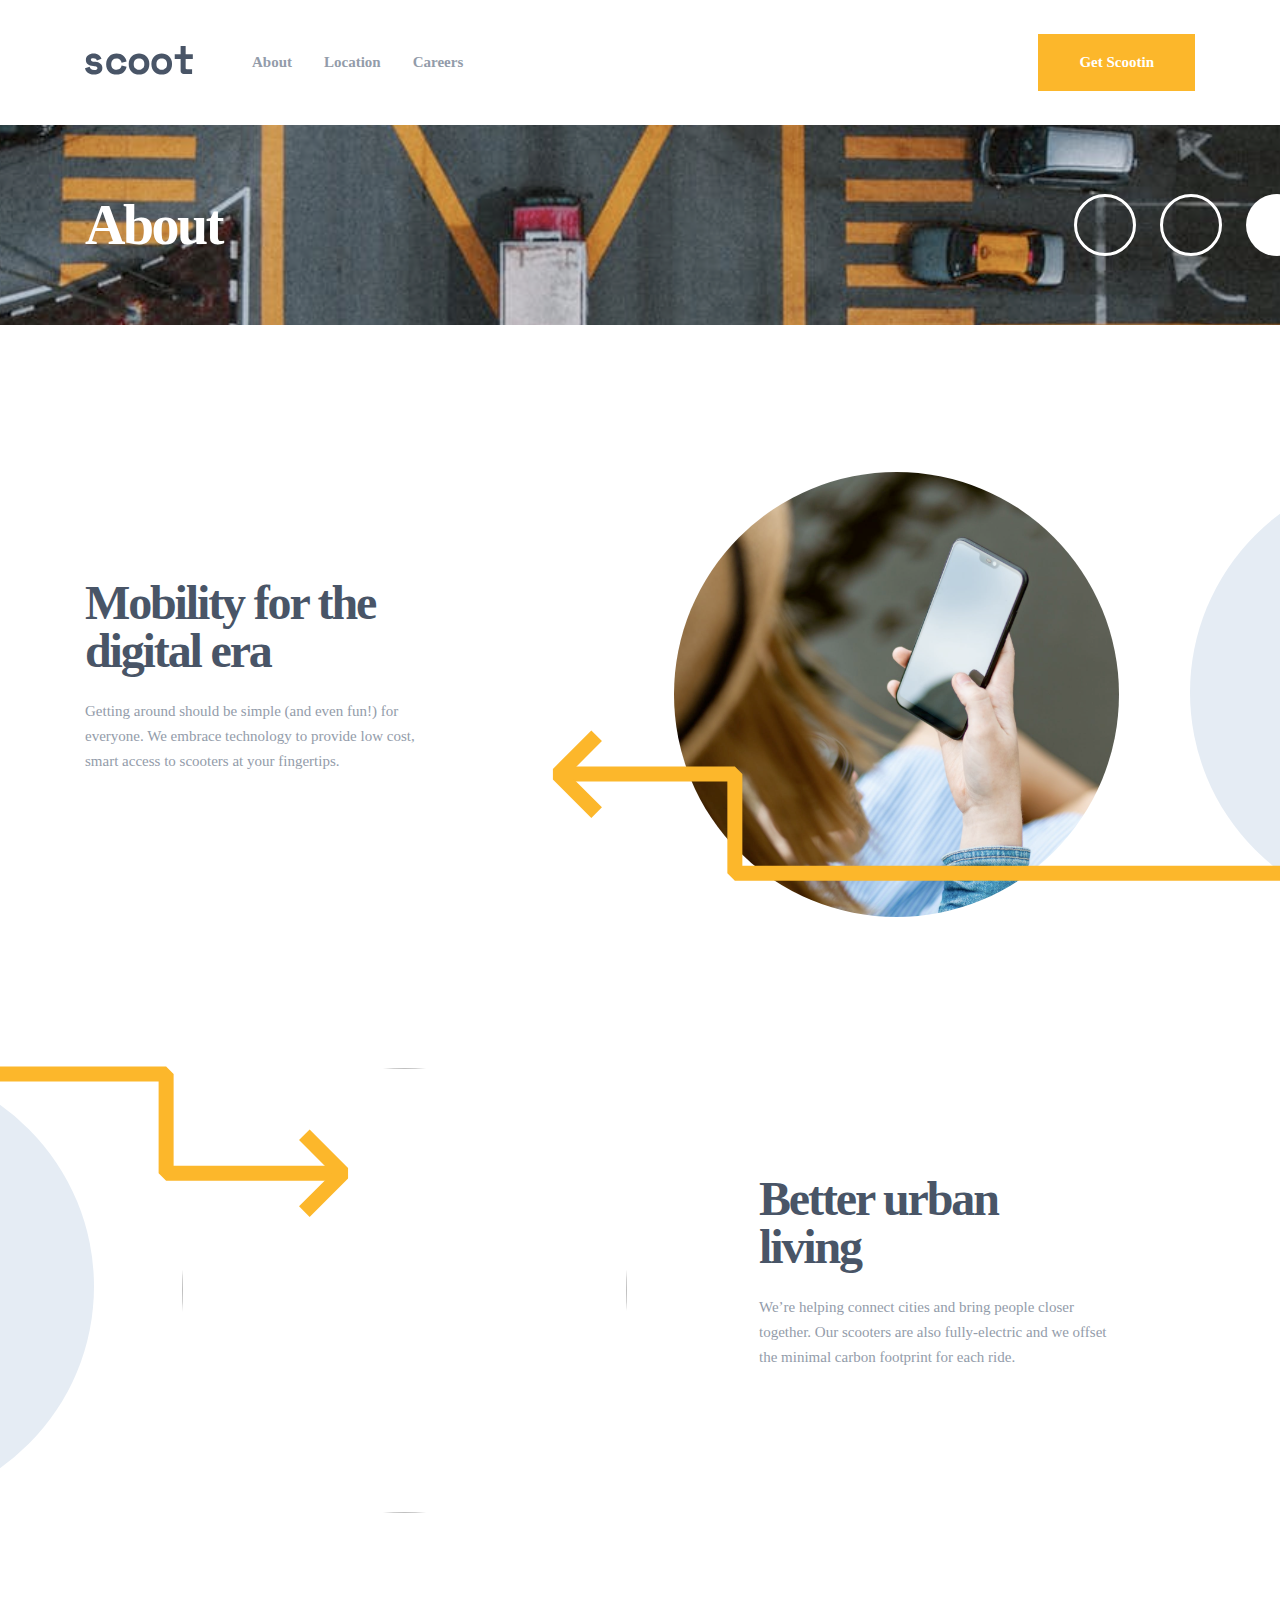
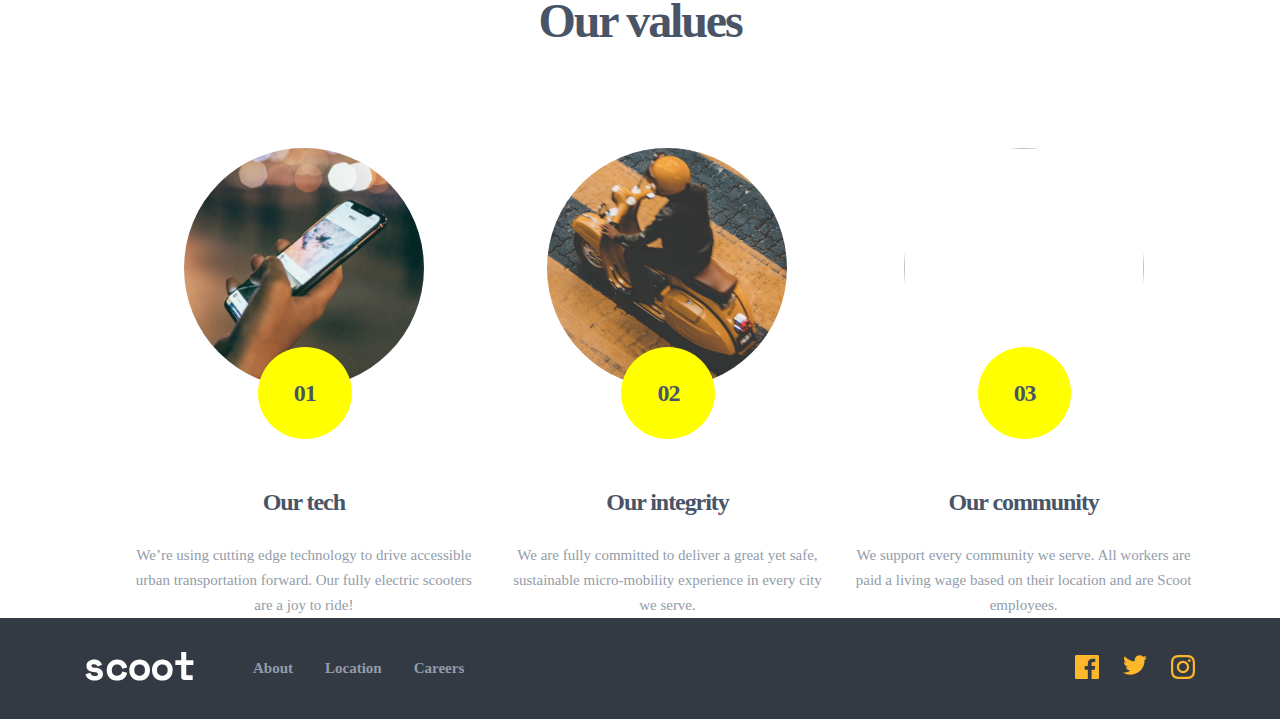
==== about.html @ c7e18604 "add about section" ====
<!DOCTYPE html>
<html lang="en">
<head>
  <meta charset="UTF-8">
  <meta http-equiv="X-UA-Compatible" content="IE=edge">
  <meta name="viewport" content="width=device-width, initial-scale=1.0">
  <title>about</title>
  <link rel="stylesheet" href="./css/about.css">
</head>
<body>
  <header>
    <div class="container">
      <div class="site-header">
        <div class="site-header__left">
          <a href="#">
            <img class="site-header-img" src="./img/site-header-logo.svg" alt="">
          </a>

          <ul class="nav__icon">
            <li class="nav__item"><a class="nav__link about" target="_blank" href="#">About</a></li>
            <li class="nav__item"><a class="nav__link" target="_blank" href="#">Location</a></li>
            <li class="nav__item"><a class="nav__link careers" target="_blank" href="#">Careers</a></li>
          </ul>
        </div>

        <a class="links" href="#">Get Scootin</a>
      </div>
    </div>

    <div class="about-section">
      <div class="container">
        <div class="about__item">
          <h1 class="about__heading">About</h1>
        </div>
      </div>
    </div>
  </header>

  <!-- BOX-1 -->

  <section class="box-1">
    <div class="container">
      <div class="box__first">
        <div class="easy">
          <h2 class="easy__heading">Mobility for the digital era</h2>
          <p class="easy__text">Getting around should be simple (and even fun!) for everyone. We embrace technology to provide low cost, smart access to scooters at your fingertips.</p>
        </div>

        <div class="easy__bottom">
          <a class="easy--bottom__link" href="#">
            <img class="easy--bottom__img" src="./img/phone.svg" alt="" width="445" height="445">
          </a>
        </div>
      </div>
    </div>
  </section>

  <section class="box-1">
    <div class="container">
      <div class="box__first">

        <div class="easy__bottom city">
          <a class="easy--bottom__link city__link" href="#">
            <img class="easy--bottom__img city__img" src="./img/yellow-bus.svg" alt="" width="445" height="445">
          </a>
        </div>

        <div class="easy">
          <h2 class="easy__heading">Better urban living</h2>
          <p class="easy__text">We’re helping connect cities and bring people closer together. Our scooters are also fully-electric and we offset the minimal carbon footprint for each ride.</p>
        </div>

      </div>
    </div>
  </section>

  <main class="main">
    <div class="container">
      <div class="our-values__icon">
        <h2 class="our-values__heading">Our values</h2>

        <ul class="our__section">
          <li class="tech">
            <img class="tech__img" src="./img/phone-2.svg" alt="" width="240" height="240">
            <span class="nomber">01</span>
            <h3 class="tech__heading">Our tech</h3>
            <p class="tech__text">We’re using cutting edge technology to drive accessible urban transportation forward. Our fully electric scooters are a joy to ride!</p>
          </li>

          <li class="tech">
            <img class="tech__img" src="./img/yellow-moto.svg" alt="" width="240" height="240">
            <span class="nomber">02</span>
            <h3 class="tech__heading">Our integrity</h3>
            <p class="tech__text">We are fully committed to deliver a great yet safe, sustainable micro-mobility experience in every city we serve.</p>
          </li>

          <li class="tech">
            <img class="tech__img" src="./img/peoples.svg" alt="" width="240" height="240">
            <span class="nomber">03</span>
            <h3 class="tech__heading">Our community</h3>
            <p class="tech__text">We support every community we serve. All workers are paid a living wage based on their location and are Scoot employees.</p>
          </li>
        </ul>
      </div>
    </div>
  </main>

  
  <footer class="footer">
    <div class="container">
      <div class="site-header">
        <div class="site-header__left">
          <a href="#">
            <img class="site-header-img" src="./img/site-footer-logo.svg" alt="">
          </a>

          <ul class="nav__icon">
            <li class="nav__item"><a class="nav__link about" target="_blank" href="#">About</a></li>
            <li class="nav__item"><a class="nav__link" target="_blank" href="#">Location</a></li>
            <li class="nav__item"><a class="nav__link careers" target="_blank" href="#">Careers</a></li>
          </ul>
        </div>

        <ul class="footer__icon">
          <li class="footer__item facebook">
            <a class="footer__link" target="_blank" href="#">
              <svg class="footer__img" width="24" height="24" viewBox="0 0 24 24" fill="none"
                xmlns="http://www.w3.org/2000/svg">
                <path
                  d="M22.675 0H1.325C0.593 0 0 0.593 0 1.325V22.676C0 23.407 0.593 24 1.325 24H12.82V14.706H9.692V11.084H12.82V8.413C12.82 5.313 14.713 3.625 17.479 3.625C18.804 3.625 19.942 3.724 20.274 3.768V7.008L18.356 7.009C16.852 7.009 16.561 7.724 16.561 8.772V11.085H20.148L19.681 14.707H16.561V24H22.677C23.407 24 24 23.407 24 22.675V1.325C24 0.593 23.407 0 22.675 0Z" />
              </svg>
            </a>
          </li>

          <li class="footer__item twitter">
            <a class="footer__link" target="_blank" href="#">
              <svg class="footer__img" width="24" height="20" viewBox="0 0 24 20" fill="none"
                xmlns="http://www.w3.org/2000/svg">
                <path
                  d="M24 2.557C23.117 2.949 22.168 3.213 21.172 3.332C22.189 2.723 22.97 1.758 23.337 0.608001C22.386 1.172 21.332 1.582 20.21 1.803C19.313 0.846001 18.032 0.248001 16.616 0.248001C13.437 0.248001 11.101 3.214 11.819 6.293C7.728 6.088 4.1 4.128 1.671 1.149C0.381 3.362 1.002 6.257 3.194 7.723C2.388 7.697 1.628 7.476 0.965 7.107C0.911 9.388 2.546 11.522 4.914 11.997C4.221 12.185 3.462 12.229 2.69 12.081C3.316 14.037 5.134 15.46 7.29 15.5C5.22 17.123 2.612 17.848 0 17.54C2.179 18.937 4.768 19.752 7.548 19.752C16.69 19.752 21.855 12.031 21.543 5.106C22.505 4.411 23.34 3.544 24 2.557Z" />
              </svg>
            </a>
          </li>

          <li class="footer__item instagram">
            <a class="footer__link" target="_blank" href="#">
              <svg class="footer__img" width="24" height="24" viewBox="0 0 24 24" fill="none"
                xmlns="http://www.w3.org/2000/svg">
                <path fill-rule="evenodd" clip-rule="evenodd"
                  d="M12 0C8.741 0 8.333 0.014 7.053 0.072C2.695 0.272 0.273 2.69 0.073 7.052C0.014 8.333 0 8.741 0 12C0 15.259 0.014 15.668 0.072 16.948C0.272 21.306 2.69 23.728 7.052 23.928C8.333 23.986 8.741 24 12 24C15.259 24 15.668 23.986 16.948 23.928C21.302 23.728 23.73 21.31 23.927 16.948C23.986 15.668 24 15.259 24 12C24 8.741 23.986 8.333 23.928 7.053C23.732 2.699 21.311 0.273 16.949 0.073C15.668 0.014 15.259 0 12 0ZM12 2.163C15.204 2.163 15.584 2.175 16.85 2.233C20.102 2.381 21.621 3.924 21.769 7.152C21.827 8.417 21.838 8.797 21.838 12.001C21.838 15.206 21.826 15.585 21.769 16.85C21.62 20.075 20.105 21.621 16.85 21.769C15.584 21.827 15.206 21.839 12 21.839C8.796 21.839 8.416 21.827 7.151 21.769C3.891 21.62 2.38 20.07 2.232 16.849C2.174 15.584 2.162 15.205 2.162 12C2.162 8.796 2.175 8.417 2.232 7.151C2.381 3.924 3.896 2.38 7.151 2.232C8.417 2.175 8.796 2.163 12 2.163ZM5.838 12C5.838 8.597 8.597 5.838 12 5.838C15.403 5.838 18.162 8.597 18.162 12C18.162 15.404 15.403 18.163 12 18.163C8.597 18.163 5.838 15.403 5.838 12ZM12 16C9.791 16 8 14.21 8 12C8 9.791 9.791 8 12 8C14.209 8 16 9.791 16 12C16 14.21 14.209 16 12 16ZM16.965 5.595C16.965 4.8 17.61 4.155 18.406 4.155C19.201 4.155 19.845 4.8 19.845 5.595C19.845 6.39 19.201 7.035 18.406 7.035C17.61 7.035 16.965 6.39 16.965 5.595Z" />
              </svg>
            </a>
          </li>
        </ul>
      </div>
    </div>
  </footer>
</body> 
</html>
---- css/about.css ----
html {
  box-sizing: border-box;
}

*,
*::before,
*::after {
  box-sizing: inherit;
  margin: 0;
}

body {
  margin: 0;
  padding: 0;
  background-color: #fff;
}

.container {
  max-width: 1150px;
  padding-left: 20px;
  padding-right: 20px;
  margin-left: auto;
  margin-right: auto;
}

/* HEADER */

.site-header {
  display: flex;
  align-items: center;
  justify-content: space-between;
  padding: 34px 0;
}

.site-header__left {
  display: flex;
  align-items: center;
}

.nav__icon {
  padding: 0;
  display: flex;
  align-items: center;
  list-style: none;
}

.about {
  margin-left: 59px;
}

.nav__link {
  font-weight: bold;
  font-size: 15px;
  line-height: 25px;
  color: #939CAA;
  text-decoration: none;
  margin-right: 32px;
  transition: color 0.5s ease;
}

.careers {
  margin-right: 0;
}

.nav__link:hover {
  color: #FCB72B;
}

.links {
  text-decoration: none;
  font-weight: bold;
  font-size: 15px;
  line-height: 25px;
  border: 2px solid #FCB72B;
  padding: 14px 39px;
  text-align: center;
  background-color: #FCB72B;
  color: #FFFFFF;
  white-space: nowrap;
  transition: all 0.5s ease;
}

.links:hover {
  background-color: #fff;
  color: #FCB72B;
  border: 2px solid #FCB72B;
}

/* ABOUT */

.about-section{
  overflow: hidden;
  margin: 0;
  width: 100%;
  background-image: url("../img/about-img.svg");
  background-repeat: no-repeat;
  padding: 72px 0;
  position: relative;
}

.about__heading{
  font-weight: bold;
  font-size: 56px;
  line-height: 56px;
  letter-spacing: -2.5px;
  color: #FFFFFF
}

.about-section::after{
  content: '';
  position: absolute;
  width: 234px;
  height: 62px;
  background-image: url("../img/about-after-bg.svg");
  background-repeat: no-repeat;
  left: calc(50% + 434px);
  top: 69px;
}

/* BOX-1  */

.box-1{
  overflow: hidden;
}

.box__first {
  display: flex;
  align-items: center;
}

.easy__heading {
  font-weight: bold;
  font-size: 48px;
  line-height: 48px;
  letter-spacing: -2.14286px;
  width: 318px;
  color: #495567;
  margin-top: 147px;
}

.easy__text {
  font-weight: normal;
  font-size: 15px;
  line-height: 25px;
  width: 360px;
  color: #939CAA;
  margin-top: 24px;
  margin-bottom: 40px;
}


.easy--bottom__img {
  margin-top: 147px;
  border-radius: 50%;
  margin-left: 47px;
}

.easy__bottom {
  position: relative;
  margin-left: 182px;
}

.easy__bottom::before {
  content: '';
  position: absolute;
  width: 445px;
  height: 445px;
  background-image: url("../img/bg-grey.svg");
  background-repeat: no-repeat;
  left: calc(50% + 317px);
  top: 145px;
}

.easy__bottom::after {
  content: '';
  position: absolute;
  width: 742px;
  height: 445px;
  background-image: url('../img/box-1-img.svg');
  background-repeat: no-repeat;
  left: calc(50% - 321px);
  top: 405px;
}

.city {
  left: calc(50% - 687px);
}

.city::before {
  content: '';
  position: absolute;
  width: 445px;
  height: 445px;
  background-image: url("../img/bg-grey.svg");
  background-repeat: no-repeat;
  left: calc(50% - 732px);
  top: 143px;
}

.city::after {
  content: '';
  position: absolute;
  width: 742px;
  height: 445px;
  background-image: url('../img/bg-right.svg');
  background-repeat: no-repeat;
  left: calc(50% - 773px);
  top: 145px;
}

/* MAIN */

.our-values__icon{
  margin-top: 80px;
}

.our-values__heading{
  margin: 0;
  padding: 0;
  font-weight: bold;
  font-size: 48px;
  line-height: 48px;
  text-align: center;
  letter-spacing: -2.14286px;
  color: #495567;
}

.our__section{
  display: flex;
  margin-left: -30px;
}

.tech{
  list-style: none;
  align-items: center;
  margin-top: 103px;
  margin-left: 30px;
}

.tech__img{
  border-radius: 50%;
  display: flex;
  margin-left: auto;
  margin-right: auto;
}

.nomber{
  border: 2px solid black;
  padding: 33px 36px;
  width: 21px;
  height: 20px;
  font-weight: bold;
  font-size: 24px;
  line-height: 28px;
  text-align: center;
  letter-spacing: -1.07143px;
  color: #495567;
  border-radius: 50%;
  position: relative;
  left: calc(50% - 46px);
  top: -9px;
  background-color: yellow;
  border: none;
}

.tech__heading{
  margin: 0;
  padding: 0;
  margin-top: 72px;
  margin-bottom: 27px;
  font-weight: bold;
  font-size: 24px;
  line-height: 28px;
  text-align: center;
  letter-spacing: -1.07143px;  
  color: #495567;
}

.tech__text{
  font-weight: normal;
  font-size: 15px;
  line-height: 25px;
  text-align: center;
  align-items: center;
  color: #939CAA;
}

/* FOOTER */

.footer {
  background-color: #333A44;
}

.footer__icon {
  display: flex;
  margin: 0;
  padding: 0;
}

.facebook {
  margin-left: 0;
}

.footer__item {
  list-style: none;
  margin-left: 24px;
}

.footer__img {
  fill: #FCB72B;
  transition: color 0.5s ease;
}

.footer__img:hover {
  fill: #fff;
}
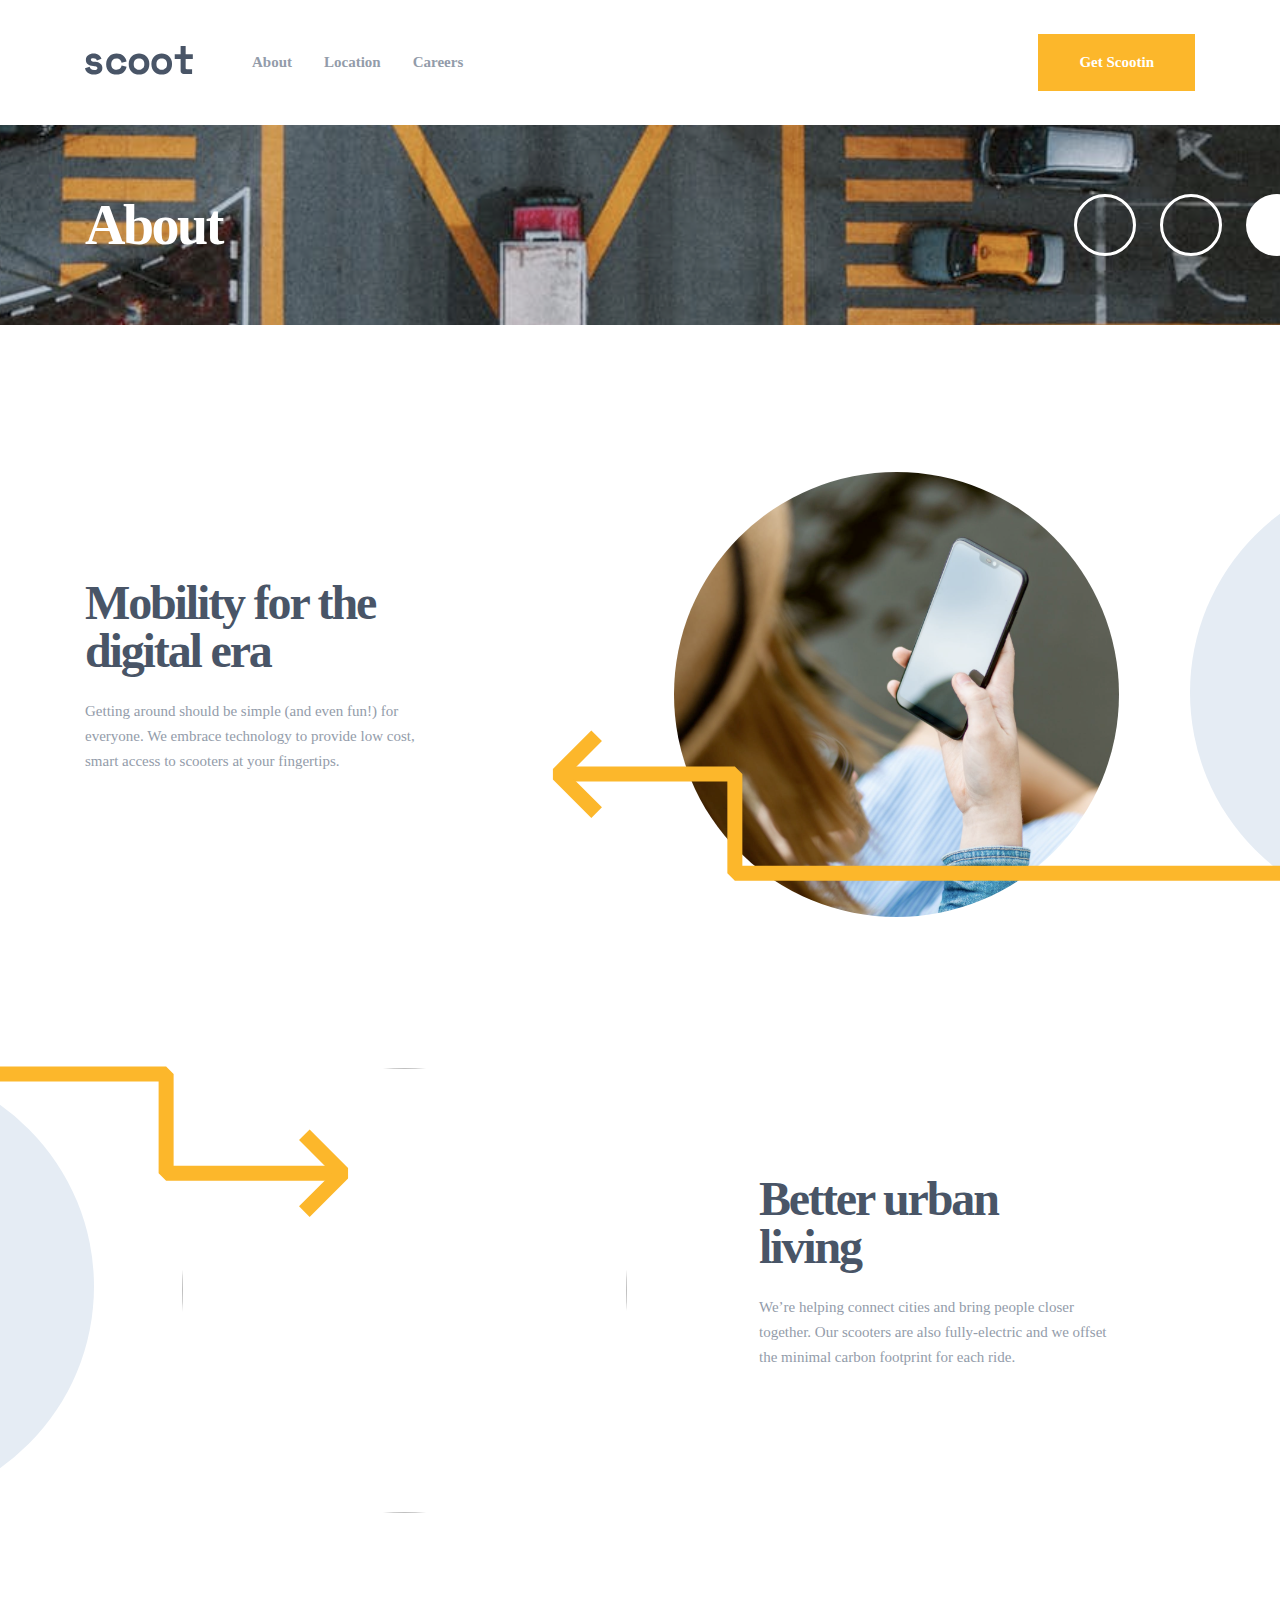
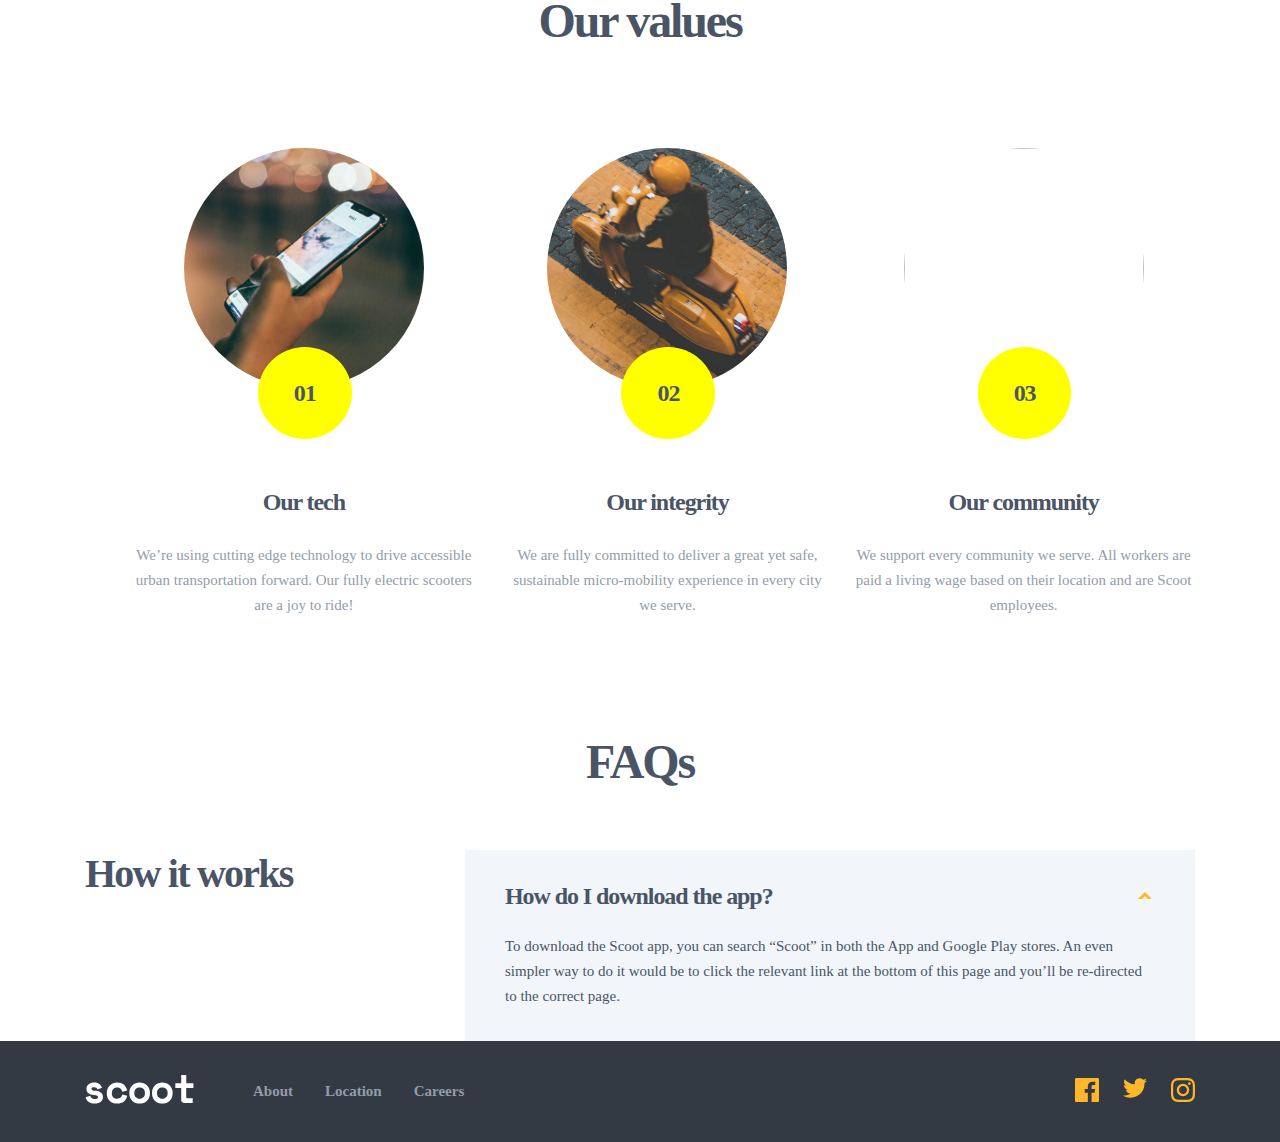
==== commit db2c7496: "about qismida faq bolimi qoshildi" ====
--- a/about.html
+++ b/about.html
@@ -12,12 +12,12 @@
     <div class="container">
       <div class="site-header">
         <div class="site-header__left">
-          <a href="#">
+          <a href="./index.html">
             <img class="site-header-img" src="./img/site-header-logo.svg" alt="">
           </a>
 
           <ul class="nav__icon">
-            <li class="nav__item"><a class="nav__link about" target="_blank" href="#">About</a></li>
+            <li class="nav__item"><a class="nav__link about" target="_blank" href="./about.html">About</a></li>
             <li class="nav__item"><a class="nav__link" target="_blank" href="#">Location</a></li>
             <li class="nav__item"><a class="nav__link careers" target="_blank" href="#">Careers</a></li>
           </ul>
@@ -103,6 +103,26 @@
         </ul>
       </div>
     </div>
+
+    <div class="faq__contant">
+      <div class="container">
+        <div class="faq">
+          <h2 class="faq__heading">FAQs</h2>
+
+          <div class="how-work__contant">
+            <div class="how-work">
+              <h3 class="how-work__heading">How it works</h3>
+            </div>
+
+            <div class="download">
+              <h3 class="download__heading">How do I download the app?</h3>
+              
+              <p class="download__text">To download the Scoot app, you can search “Scoot” in both the App and Google Play stores. An even simpler way to do it would be to click the relevant link at the bottom of this page and you’ll be re-directed to the correct page.</p>
+            </div>
+          </div>
+        </div>
+      </div>
+    </div>
   </main>
 
   
--- a/css/about.css
+++ b/css/about.css
@@ -284,6 +284,70 @@
   align-items: center;
   color: #939CAA;
 }
+/* --------------------------------------- */
+
+/* FAQ */
+
+.faq__heading{
+  margin-top: 120px;
+  font-weight: bold;
+  font-size: 48px;
+  line-height: 48px;
+  text-align: center;
+  letter-spacing: -2.14286px;
+  color: #495567;
+}
+
+.how-work__contant{
+  margin-top: 64px; 
+  display: flex;
+  justify-content: space-between;
+}
+
+.how-work__heading{
+  font-weight: bold;
+  font-size: 40px;
+  line-height: 48px;
+  letter-spacing: -1.78571px;
+  color: #495567;
+}
+
+.download{
+  width: 730px;
+  padding: 32px 40px;
+  background-color: #F2F5F9;
+  position: relative;
+}
+
+.download__heading{
+  font-weight: bold;
+  font-size: 24px;
+  line-height: 28px;
+  letter-spacing: -1.07143px;
+  color: #495567;
+}
+
+.download__heading::before{
+  content: '';
+  position: absolute;
+  width: 16px;
+  height: 8px;
+  background-repeat: no-repeat;
+  background-image: url('../img/top.svg');
+  left: calc(50% + 305px);
+  top: 41px;
+}
+
+.download__text{
+  font-weight: normal;
+  font-size: 15px;
+  line-height: 25px;
+  margin-top: 24px;
+  width: 650px;
+  color: #495567;
+}
+/* ---------------------------------------- */
+
 
 /* FOOTER */
 
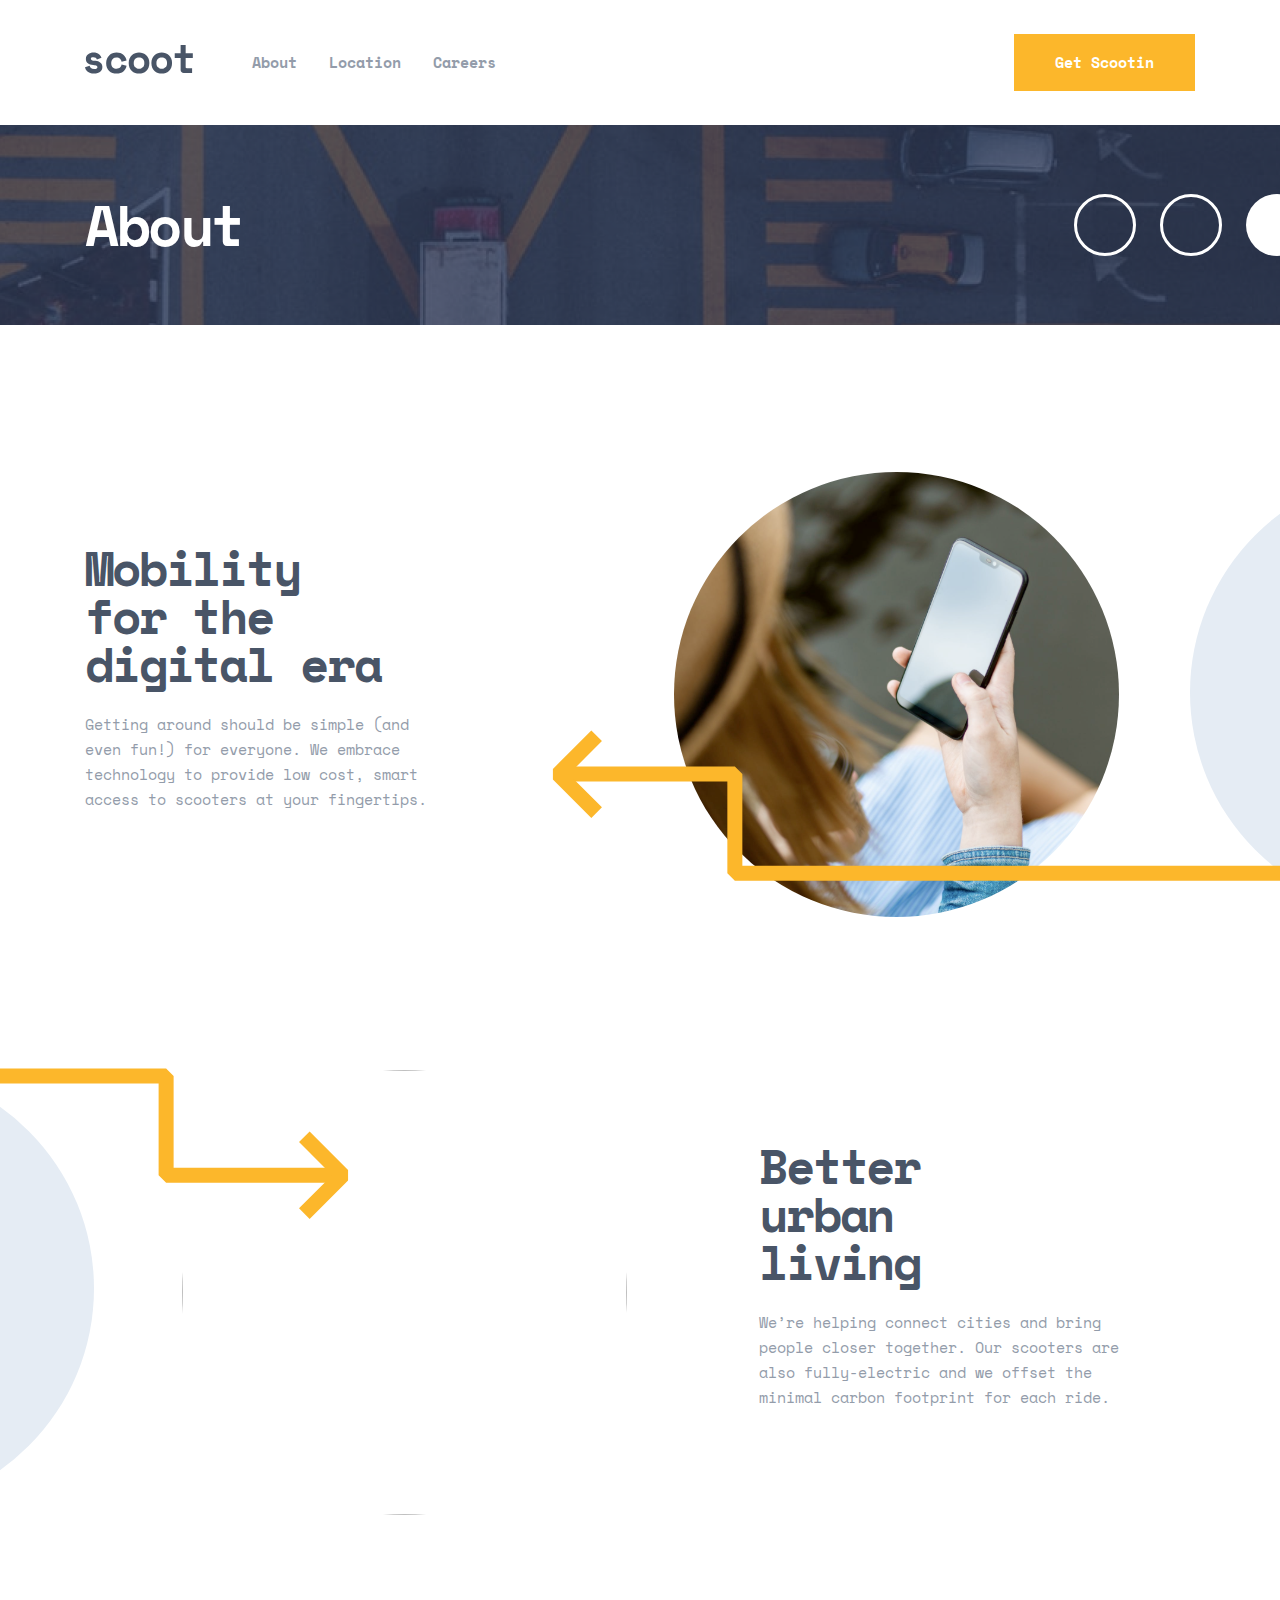
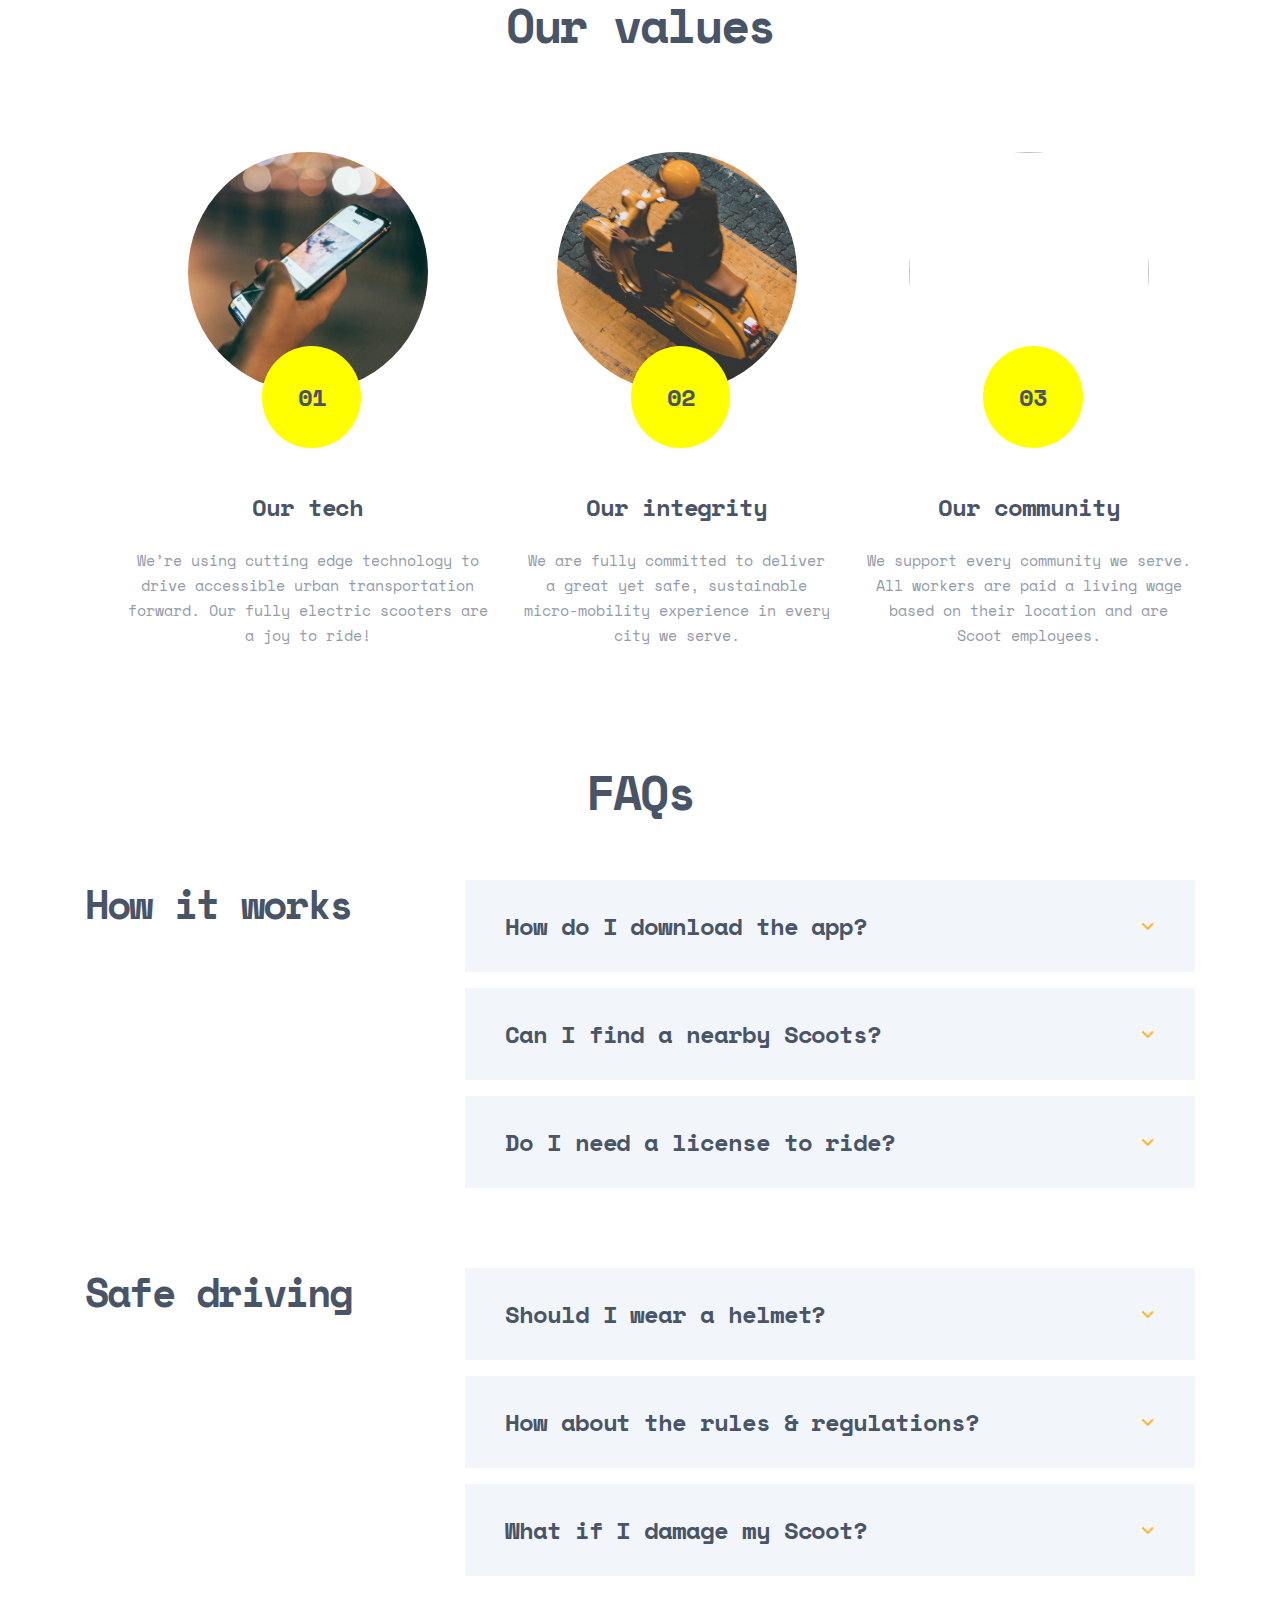
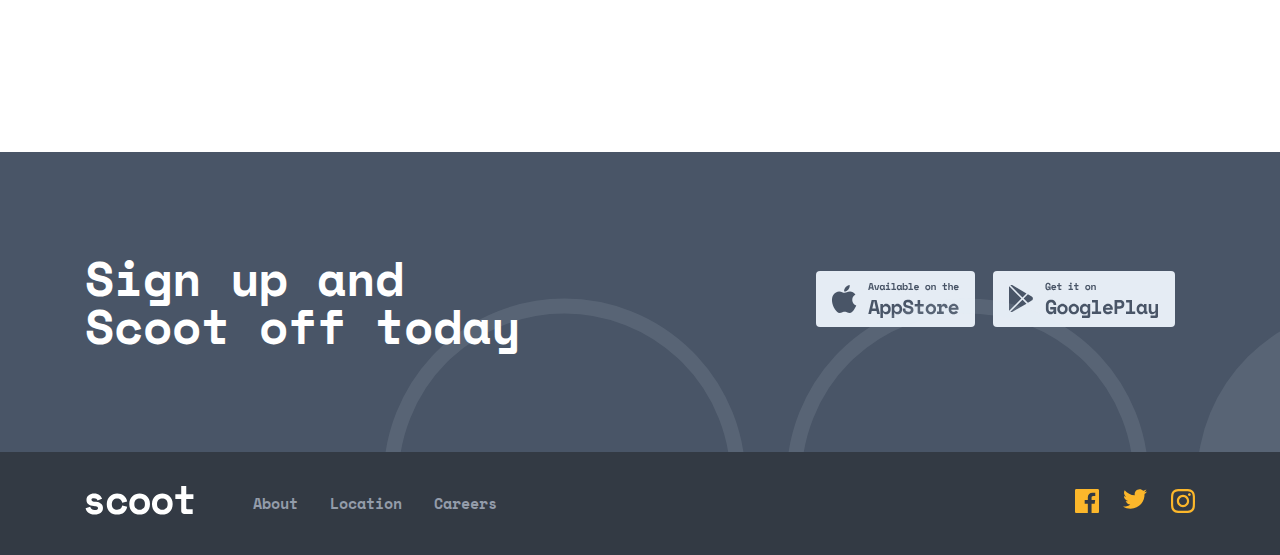
==== commit 770b3ef7: "add coreers" ====
--- a/about.html
+++ b/about.html
@@ -6,6 +6,8 @@
   <meta name="viewport" content="width=device-width, initial-scale=1.0">
   <title>about</title>
   <link rel="stylesheet" href="./css/about.css">
+  <link rel="preconnect" href="https://fonts.gstatic.com">
+  <link href="https://fonts.googleapis.com/css2?family=Lexend+Deca&family=Space+Mono:wght@400;700&display=swap" rel="stylesheet">
 </head>
 <body>
   <header>
@@ -19,7 +21,7 @@
           <ul class="nav__icon">
             <li class="nav__item"><a class="nav__link about" target="_blank" href="./about.html">About</a></li>
             <li class="nav__item"><a class="nav__link" target="_blank" href="#">Location</a></li>
-            <li class="nav__item"><a class="nav__link careers" target="_blank" href="#">Careers</a></li>
+            <li class="nav__item"><a class="nav__link careers" target="_blank" href="./careers.html">Careers</a></li>
           </ul>
         </div>
 
@@ -104,22 +106,113 @@
       </div>
     </div>
 
-    <div class="faq__contant">
+
+    <section class="faqs">
       <div class="container">
-        <div class="faq">
-          <h2 class="faq__heading">FAQs</h2>
-
-          <div class="how-work__contant">
-            <div class="how-work">
-              <h3 class="how-work__heading">How it works</h3>
-            </div>
-
-            <div class="download">
-              <h3 class="download__heading">How do I download the app?</h3>
-              
-              <p class="download__text">To download the Scoot app, you can search “Scoot” in both the App and Google Play stores. An even simpler way to do it would be to click the relevant link at the bottom of this page and you’ll be re-directed to the correct page.</p>
-            </div>
-          </div>
+        <div class="faqs-heading__box">
+          <h2 class="faqs-haeading">FAQs</h2>
+        </div>
+
+        <div class="how-it-works">
+
+          <div class="howit-title__box">
+            <h3 class="how-it__title">How it works</h3>
+          </div>
+
+          <div class="wrapper">
+            <div class="first-wrapper">
+              <div class="download__contant">
+                <h4 class="first-wrapper__title">How do I download the app?</h4>
+
+                <button class="btn" type="button"></button>
+              </div>
+
+              <p class="first-wrapper__text">To download the Scoot app, you can search “Scoot” in both the App and Google Play stores. An even simpler way to do it would be to click the relevant link at the bottom of this page and you’ll be re-directed to the correct page.</p>
+            </div>
+
+            <div class="first-wrapper">
+              <div class="download__contant">
+                <h4 class="first-wrapper__title">Can I find a nearby Scoots?</h4>
+
+                <button class="btn" type="button"></button>
+              </div>
+
+              <p class="first-wrapper__text">To download the Scoot app, you can search “Scoot” in both the App and Google Play stores. An even simpler way to do it would be to click the relevant link at the bottom of this page and you’ll be re-directed to the correct page.</p>
+            </div>
+
+            <div class="first-wrapper">
+              <div class="download__contant">
+                <h4 class="first-wrapper__title">Do I need a license to ride?</h4>
+
+                <button class="btn" type="button"></button>
+              </div>
+
+              <p class="first-wrapper__text">To download the Scoot app, you can search “Scoot” in both the App and Google Play stores. An even simpler way to do it would be to click the relevant link at the bottom of this page and you’ll be re-directed to the correct page.</p>
+            </div>
+          </div>
+        </div>
+
+        <div class="how-it-works">
+
+          <div class="howit-title__box">
+            <h3 class="how-it__title">Safe driving</h3>
+          </div>
+
+          <div class="wrapper">
+            <div class="first-wrapper">
+              <div class="download__contant">
+                <h4 class="first-wrapper__title">Should I wear a helmet?</h4>
+
+                <button class="btn" type="button"></button>
+              </div>
+
+              <p class="first-wrapper__text">Yes, please do! All cities have different laws. But we strongly strongly strongly recommend always wearing a helmet regardless of the local laws. We like you and we want you to be as safe as possible while Scooting.</p>
+            </div>
+
+            <div class="first-wrapper">
+              <div class="download__contant">
+                <h4 class="first-wrapper__title">How about the rules & regulations?</h4>
+
+                <button class="btn" type="button"></button>
+              </div>
+
+              <p class="first-wrapper__text">Yes, please do! All cities have different laws. But we strongly strongly strongly recommend always wearing a helmet regardless of the local laws. We like you and we want you to be as safe as possible while Scooting.</p>
+            </div>
+
+            <div class="first-wrapper">
+              <div class="download__contant">
+                <h4 class="first-wrapper__title">What if I damage my Scoot?</h4>
+
+                <button class="btn" type="button"></button>
+              </div>
+
+              <p class="first-wrapper__text">Yes, please do! All cities have different laws. But we strongly strongly strongly recommend always wearing a helmet regardless of the local laws. We like you and we want you to be as safe as possible while Scooting.</p>
+            </div>
+          </div>
+        </div>
+
+      </div>
+    </section>
+
+    <div class="sing__in">
+      <div class="container">
+        <div class="sing__item">
+          <h2 class="sing__heading">Sign up and Scoot off today</h2>
+
+          <ul class="app-story__icon">
+            <li class="app-story__item">
+              <a class="app-story__link" href="#">
+                <img class="app-story__img" src="./img/last-section-appstore-img.svg" alt="" width="159" height="56">
+              </a>
+            </li>
+
+            <li class="app-story__item2">
+              <a class="app-story__link" href="#">
+                <img class="app-story__img2" src="./img/last-section-goggle-play-img.svg" alt="" width="182"
+                  height="56">
+              </a>
+            </li>
+          </ul>
         </div>
       </div>
     </div>
@@ -175,5 +268,7 @@
       </div>
     </div>
   </footer>
+
+  <script src="js/main.js"></script>
 </body> 
 </html>--- a/css/about.css
+++ b/css/about.css
@@ -13,6 +13,8 @@
   margin: 0;
   padding: 0;
   background-color: #fff;
+  font-family: 'Lexend Deca', sans-serif;
+  font-family: 'Space Mono', monospace;
 }
 
 .container {
@@ -90,10 +92,9 @@
 
 .about-section{
   overflow: hidden;
-  margin: 0;
-  width: 100%;
-  background-image: url("../img/about-img.svg");
-  background-repeat: no-repeat;
+  background-image: url("../img/about-img.png");
+  background-repeat: no-repeat;
+  background-position: center;
   padding: 72px 0;
   position: relative;
 }
@@ -288,65 +289,172 @@
 
 /* FAQ */
 
-.faq__heading{
+.faqs{
+  padding-bottom: 160px;
   margin-top: 120px;
+  overflow: hidden;
+}
+
+.faqs-heading__box{
+  width: 540px;
+  margin-left: auto;
+  margin-right: auto;
+}
+
+.faqs-haeading{
+  font-family: "Space Mono", monospace;
+  font-style: normal;
   font-weight: bold;
   font-size: 48px;
   line-height: 48px;
   text-align: center;
   letter-spacing: -2.14286px;
   color: #495567;
-}
-
-.how-work__contant{
-  margin-top: 64px; 
+  margin: 0;
+  padding: 0;
+}
+
+.how-it-works{
   display: flex;
   justify-content: space-between;
-}
-
-.how-work__heading{
+  margin-top: 64px;
+}
+
+.howit-title__box{
+  width: 350px;
+}
+
+.how-it__title{
+  font-family: "Space Mono", monospace;
+  font-style: normal;
   font-weight: bold;
   font-size: 40px;
   line-height: 48px;
   letter-spacing: -1.78571px;
   color: #495567;
-}
-
-.download{
+  margin: 0;
+  padding: 0;
+}
+
+.download__contant{
+  display: flex;
+  justify-content: space-between;
+
+}
+
+.first-wrapper__text{
+  font-weight: normal;
+  font-size: 15px;
+  line-height: 25px;
+  color: #495567;
+  display: none;
+  margin-top: 24px;
+}
+
+.wrapper__active .first-wrapper__text{
+  display: block;
+}
+
+.first-wrapper{
   width: 730px;
-  padding: 32px 40px;
   background-color: #F2F5F9;
-  position: relative;
-}
-
-.download__heading{
+
+  padding-top: 32px;
+  padding-bottom: 32px;
+  padding-left: 40px;
+  margin-bottom: 16px;
+  transition: background-color 0.3s ease;
+}
+
+.first-wrapper:hover{
+  background-color: #FFF4DF;
+}
+
+.btn{
+  display: block;
+  border: none;
+  margin-right: 42px;
+  background-image: url("../img/bottom.svg");
+  background-repeat: no-repeat;
+  background-position: center;
+  background-size: contain;
+  background-color: transparent;
+  cursor: pointer;
+}
+
+.wrapper__active .btn{
+  display: block;
+  border: none;
+  margin-right: 42px;
+  background-image: url("../img/top.svg");
+  background-repeat: no-repeat;
+  background-position: center;
+  background-size: contain;
+  background-color: transparent;
+}
+
+.first-wrapper__title{
+  font-family: "Space Mono", monospace;
+  font-style: normal;
   font-weight: bold;
   font-size: 24px;
   line-height: 28px;
   letter-spacing: -1.07143px;
   color: #495567;
-}
-
-.download__heading::before{
-  content: '';
-  position: absolute;
-  width: 16px;
-  height: 8px;
-  background-repeat: no-repeat;
-  background-image: url('../img/top.svg');
-  left: calc(50% + 305px);
-  top: 41px;
-}
-
-.download__text{
-  font-weight: normal;
-  font-size: 15px;
-  line-height: 25px;
-  margin-top: 24px;
-  width: 650px;
-  color: #495567;
+  margin: 0;
+  padding: 0;
 }
 /* ---------------------------------------- */
+/* SING-IN  */
+.sing__in {
+  background-color: #495567;
+  position: relative;
+  overflow: hidden;
+}
+
+.sing__in::before {
+  content: '';
+  position: absolute;
+  width: 1161px;
+  height: 347px;
+  background-repeat: no-repeat;
+  background-image: url('../img/last-section-bgimg.svg');
+  left: calc(50% - 257px);
+  top: 146px;
+}
+
+.sing__item {
+  padding: 102px 0;
+  display: flex;
+  align-items: center;
+  justify-content: space-between;
+}
+
+.sing__heading {
+  width: 452px;
+  font-weight: bold;
+  font-size: 48px;
+  line-height: 48px;
+  color: #ffffff;
+}
+
+.app-story__icon {
+  padding: 0;
+  display: flex;
+}
+
+.app-story__item {
+  list-style: none;
+}
+
+.app-story__item2 {
+  list-style: none;
+  margin-left: 18px;
+}
+
+.app-story__img2 {
+  margin-right: 20px;
+}
 
 
 /* FOOTER */
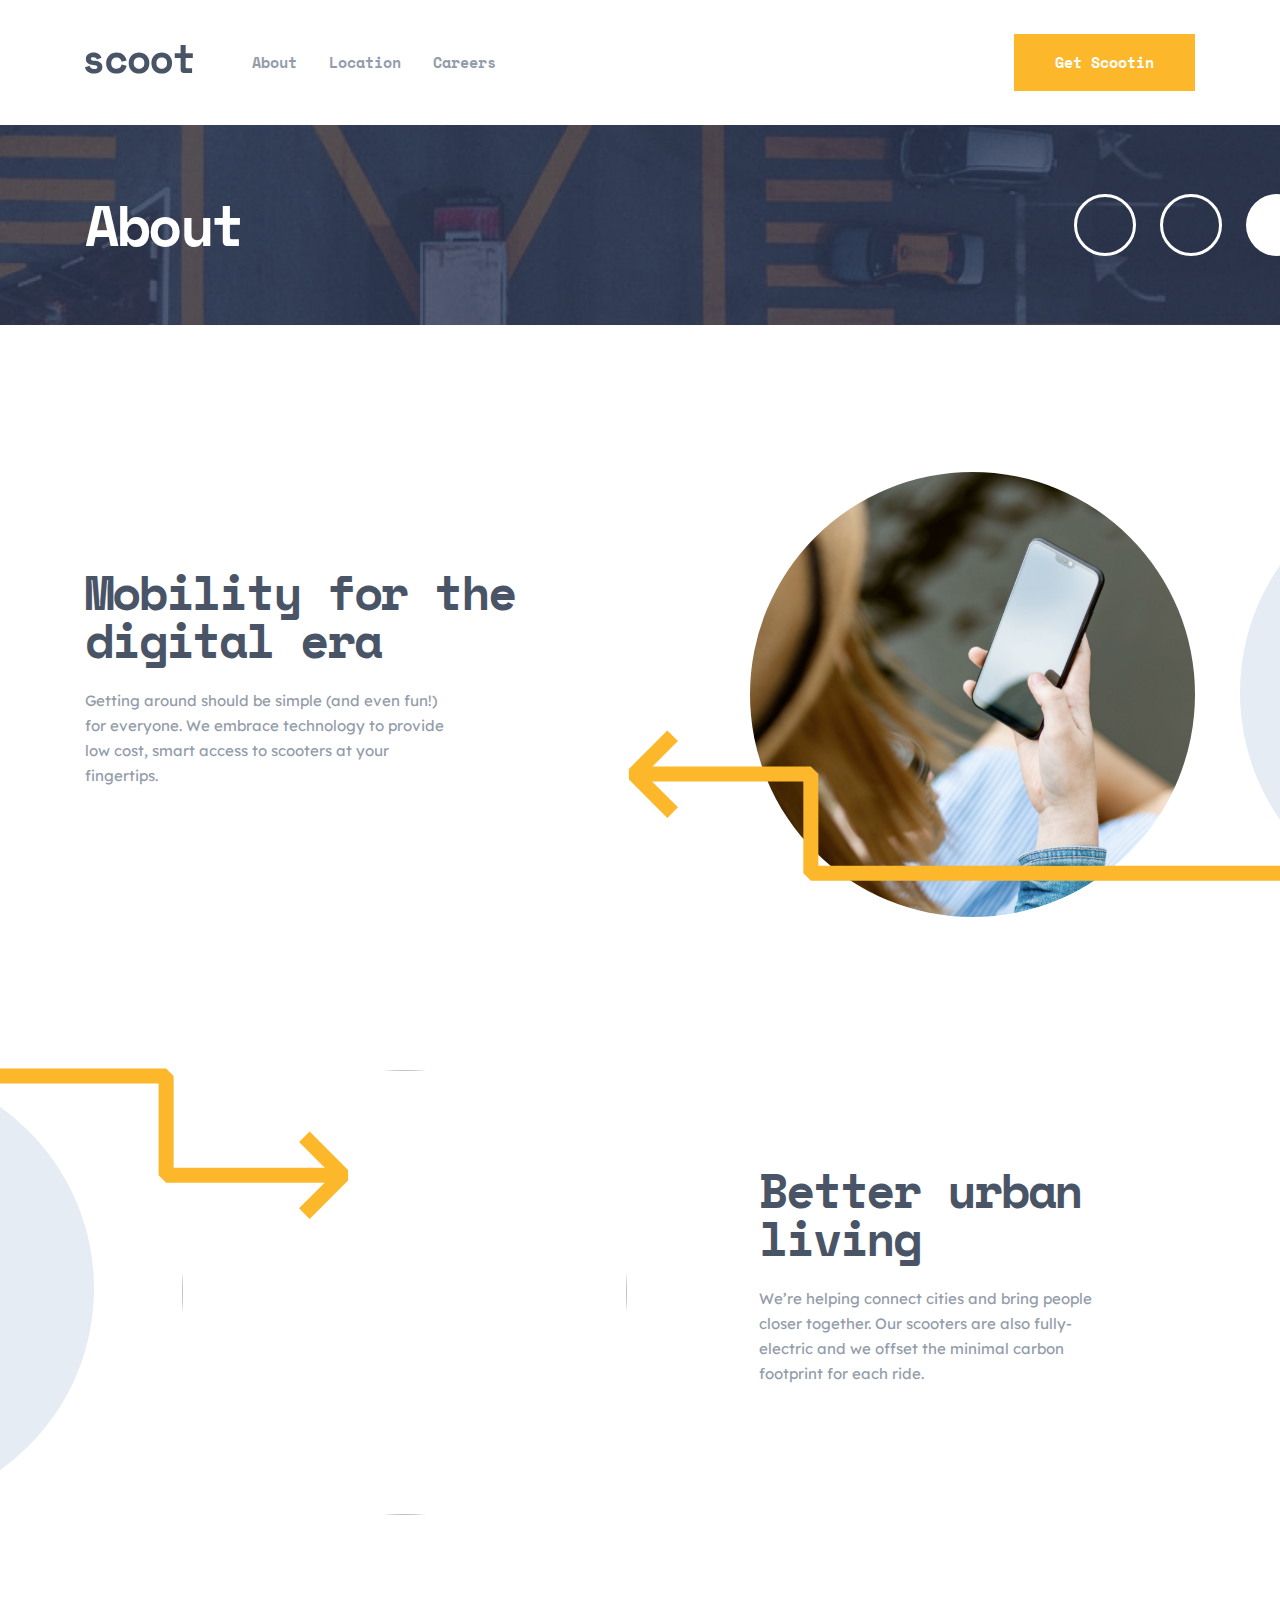
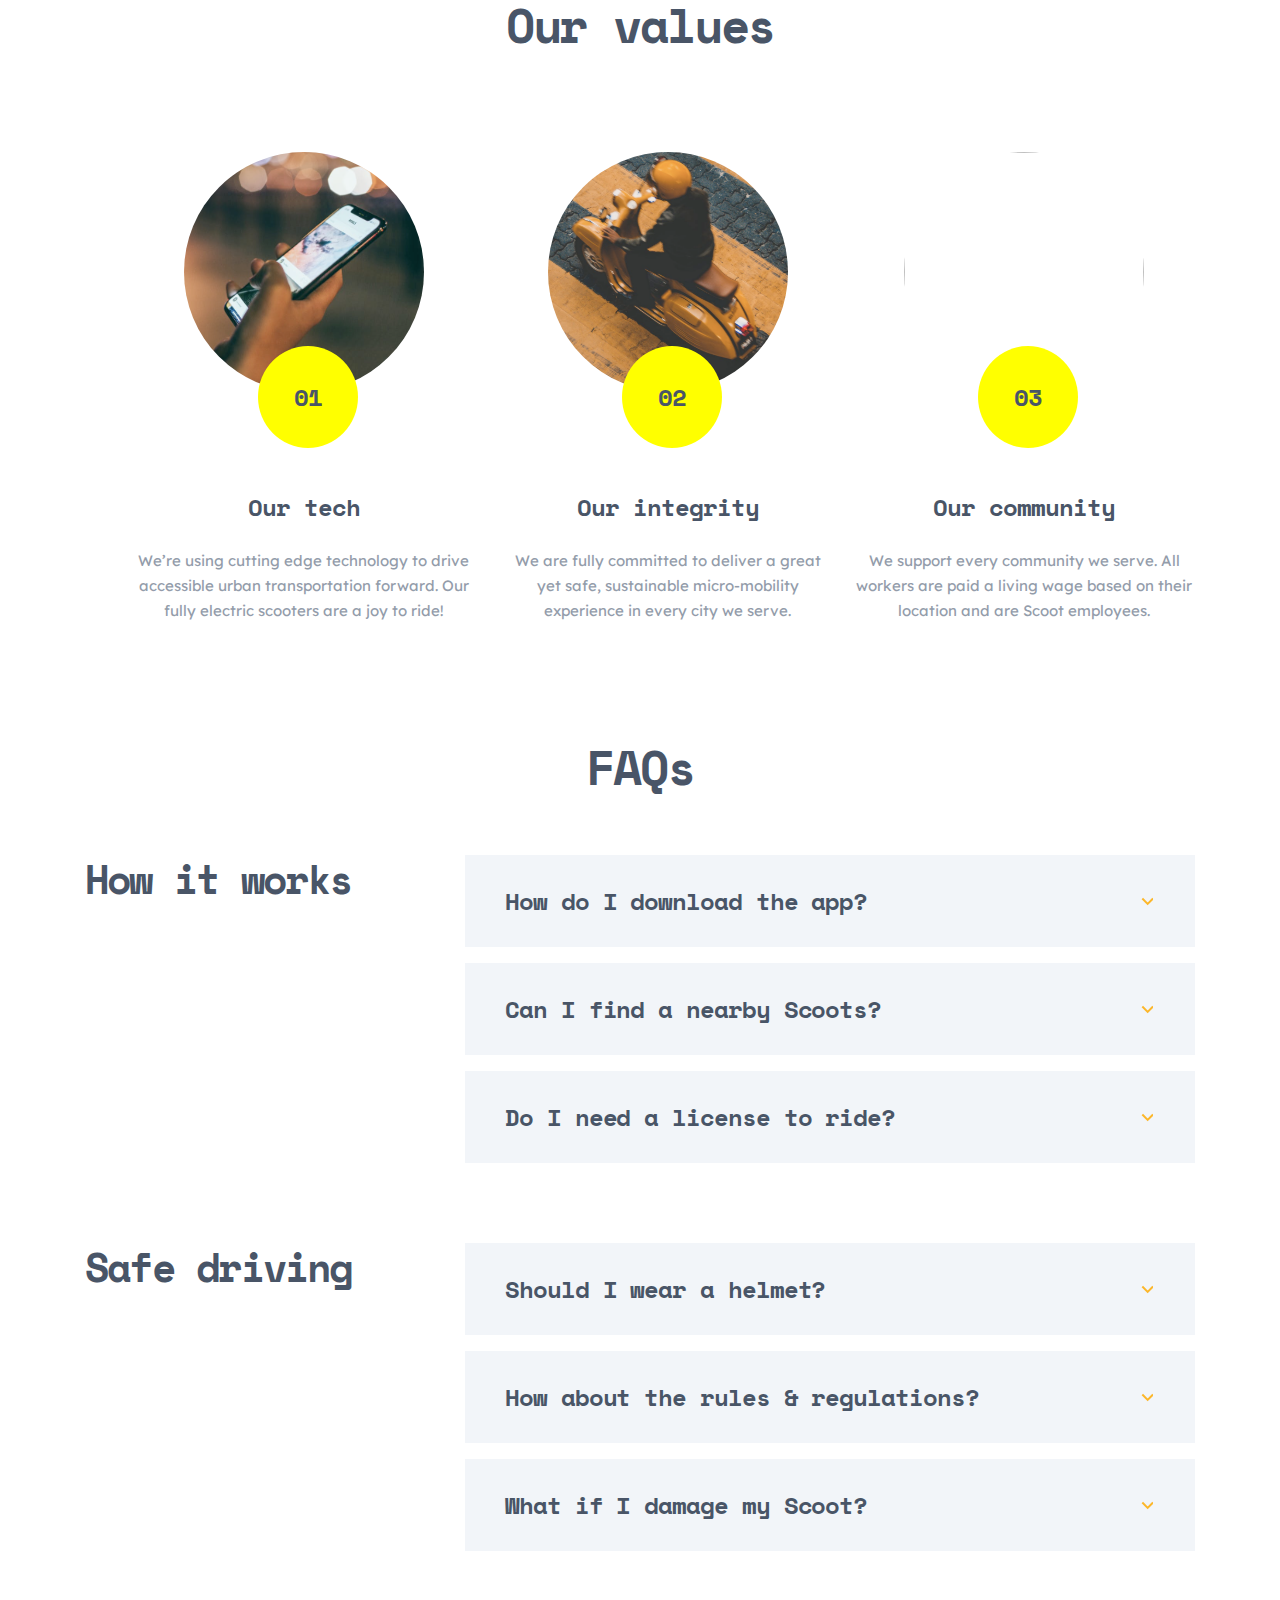
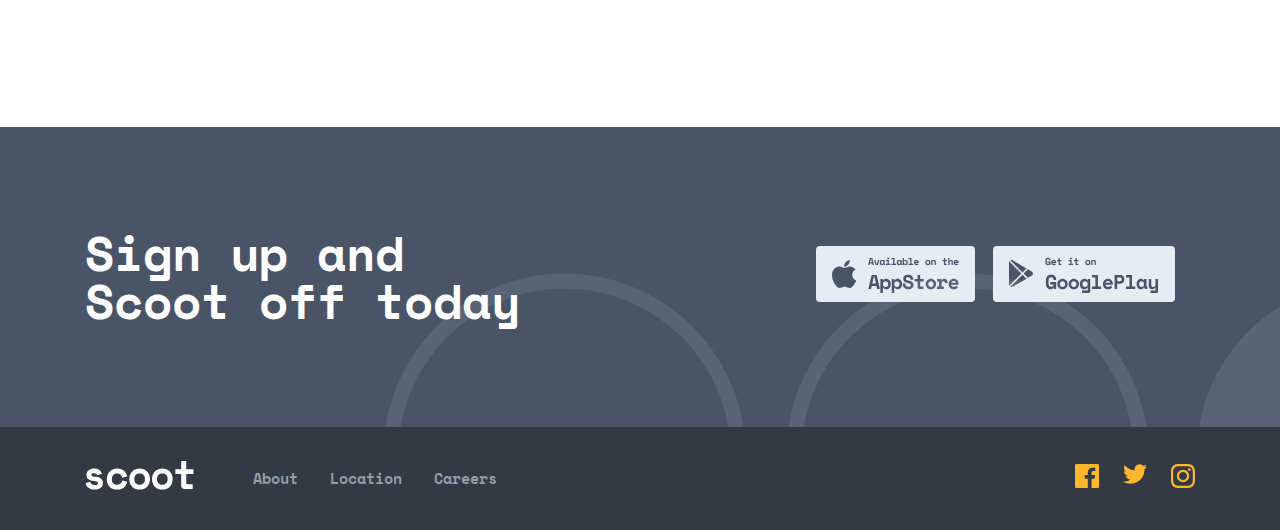
==== commit aebcb766: "add target delete" ====
--- a/about.html
+++ b/about.html
@@ -19,9 +19,9 @@
           </a>
 
           <ul class="nav__icon">
-            <li class="nav__item"><a class="nav__link about" target="_blank" href="./about.html">About</a></li>
-            <li class="nav__item"><a class="nav__link" target="_blank" href="#">Location</a></li>
-            <li class="nav__item"><a class="nav__link careers" target="_blank" href="./careers.html">Careers</a></li>
+            <li class="nav__item"><a class="nav__link about" href="./about.html">About</a></li>
+            <li class="nav__item"><a class="nav__link" href="./location.html">Location</a></li>
+            <li class="nav__item"><a class="nav__link careers" href="./careers.html">Careers</a></li>
           </ul>
         </div>
 
@@ -228,9 +228,9 @@
           </a>
 
           <ul class="nav__icon">
-            <li class="nav__item"><a class="nav__link about" target="_blank" href="#">About</a></li>
-            <li class="nav__item"><a class="nav__link" target="_blank" href="#">Location</a></li>
-            <li class="nav__item"><a class="nav__link careers" target="_blank" href="#">Careers</a></li>
+            <li class="nav__item"><a class="nav__link about" href="#">About</a></li>
+            <li class="nav__item"><a class="nav__link" href="#">Location</a></li>
+            <li class="nav__item"><a class="nav__link careers" href="#">Careers</a></li>
           </ul>
         </div>
 
--- a/css/about.css
+++ b/css/about.css
@@ -69,6 +69,7 @@
 }
 
 .links {
+  font-family: 'Space Mono', monospace;
   text-decoration: none;
   font-weight: bold;
   font-size: 15px;
@@ -100,6 +101,7 @@
 }
 
 .about__heading{
+  font-family: 'Space Mono', monospace;
   font-weight: bold;
   font-size: 56px;
   line-height: 56px;
@@ -130,16 +132,18 @@
 }
 
 .easy__heading {
+  font-family: 'Space Mono', monospace;
   font-weight: bold;
   font-size: 48px;
   line-height: 48px;
   letter-spacing: -2.14286px;
-  width: 318px;
+  width: 436px;
   color: #495567;
   margin-top: 147px;
 }
 
 .easy__text {
+  font-family: 'Lexend Deca', sans-serif;
   font-weight: normal;
   font-size: 15px;
   line-height: 25px;
@@ -168,7 +172,7 @@
   height: 445px;
   background-image: url("../img/bg-grey.svg");
   background-repeat: no-repeat;
-  left: calc(50% + 317px);
+  left: calc(50% + 291px);
   top: 145px;
 }
 
@@ -216,6 +220,7 @@
 }
 
 .our-values__heading{
+  font-family: 'Space Mono', monospace;
   margin: 0;
   padding: 0;
   font-weight: bold;
@@ -267,6 +272,7 @@
 .tech__heading{
   margin: 0;
   padding: 0;
+  font-family: 'Space Mono', monospace;
   margin-top: 72px;
   margin-bottom: 27px;
   font-weight: bold;
@@ -278,6 +284,7 @@
 }
 
 .tech__text{
+  font-family: 'Lexend Deca', sans-serif;
   font-weight: normal;
   font-size: 15px;
   line-height: 25px;
@@ -343,6 +350,7 @@
 }
 
 .first-wrapper__text{
+  font-family: 'Lexend Deca', sans-serif;
   font-weight: normal;
   font-size: 15px;
   line-height: 25px;
@@ -432,6 +440,7 @@
 
 .sing__heading {
   width: 452px;
+  font-family: 'Space Mono', monospace;
   font-weight: bold;
   font-size: 48px;
   line-height: 48px;
